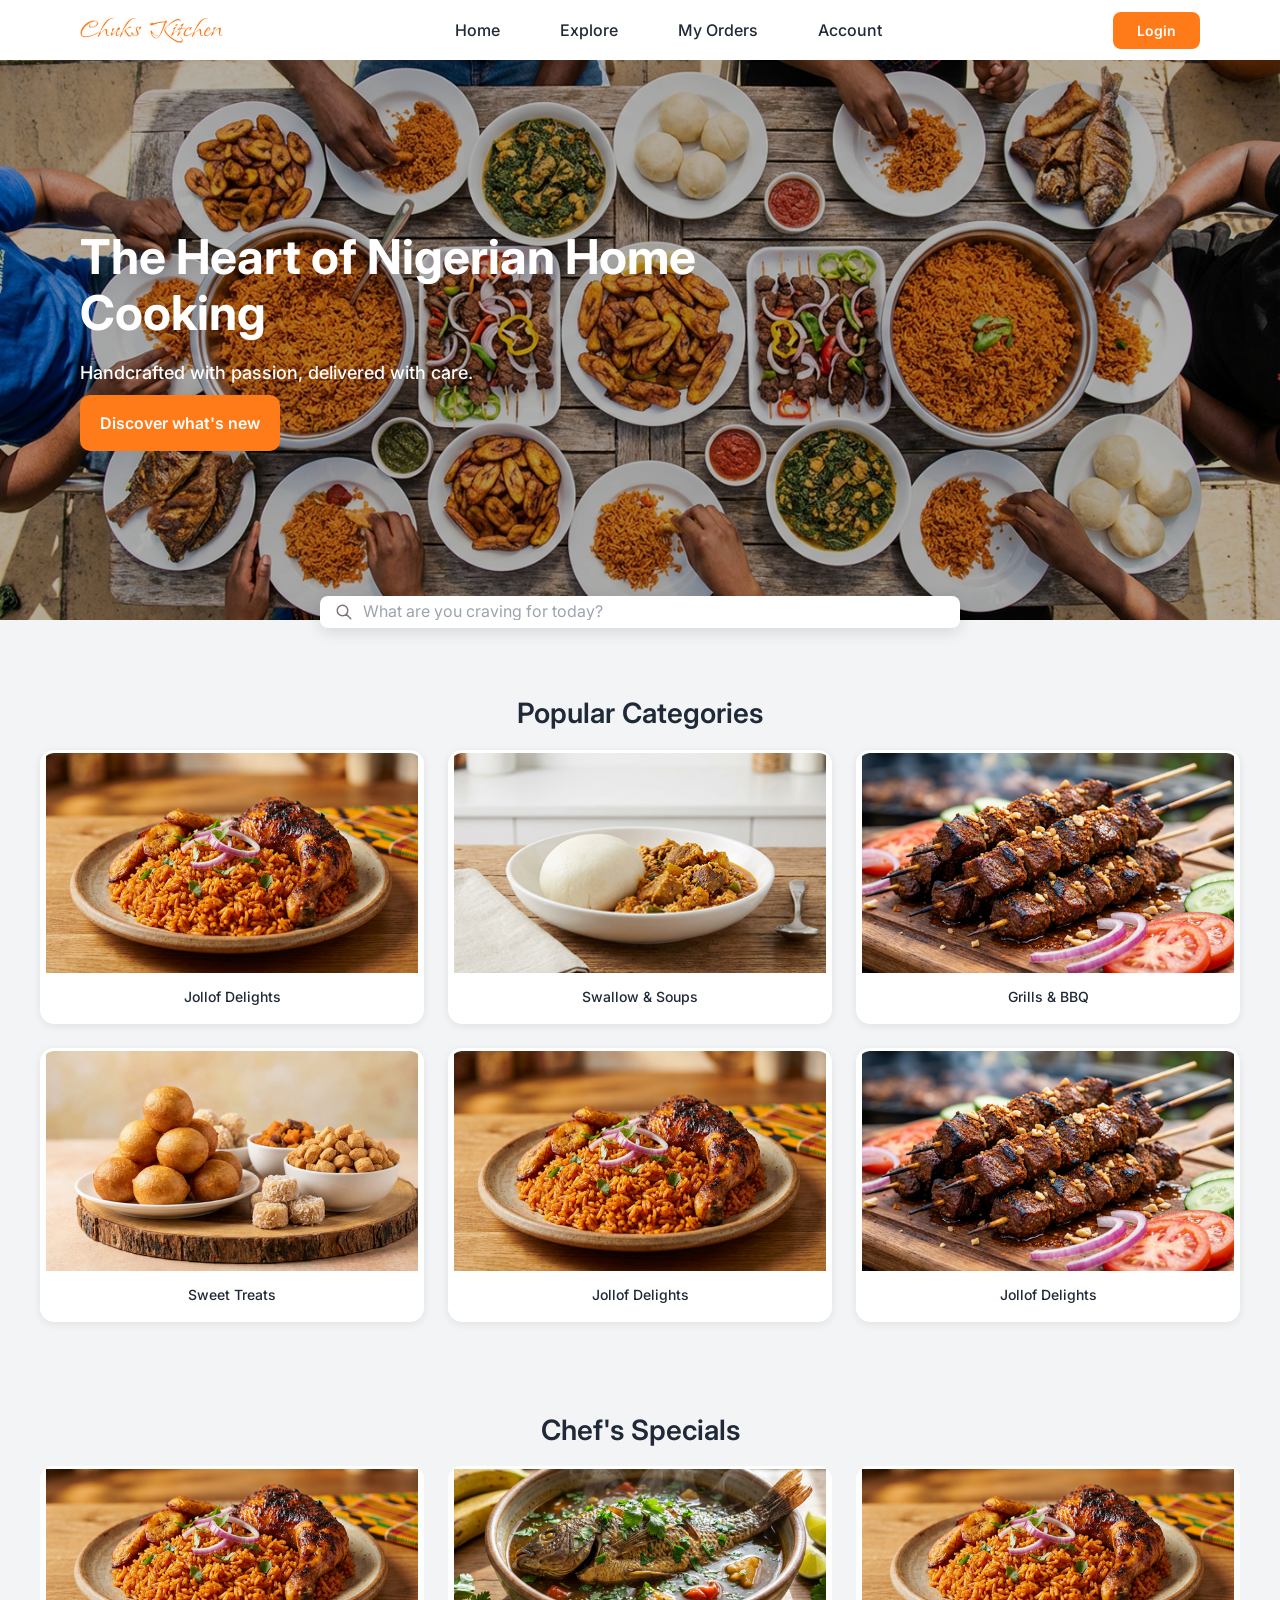
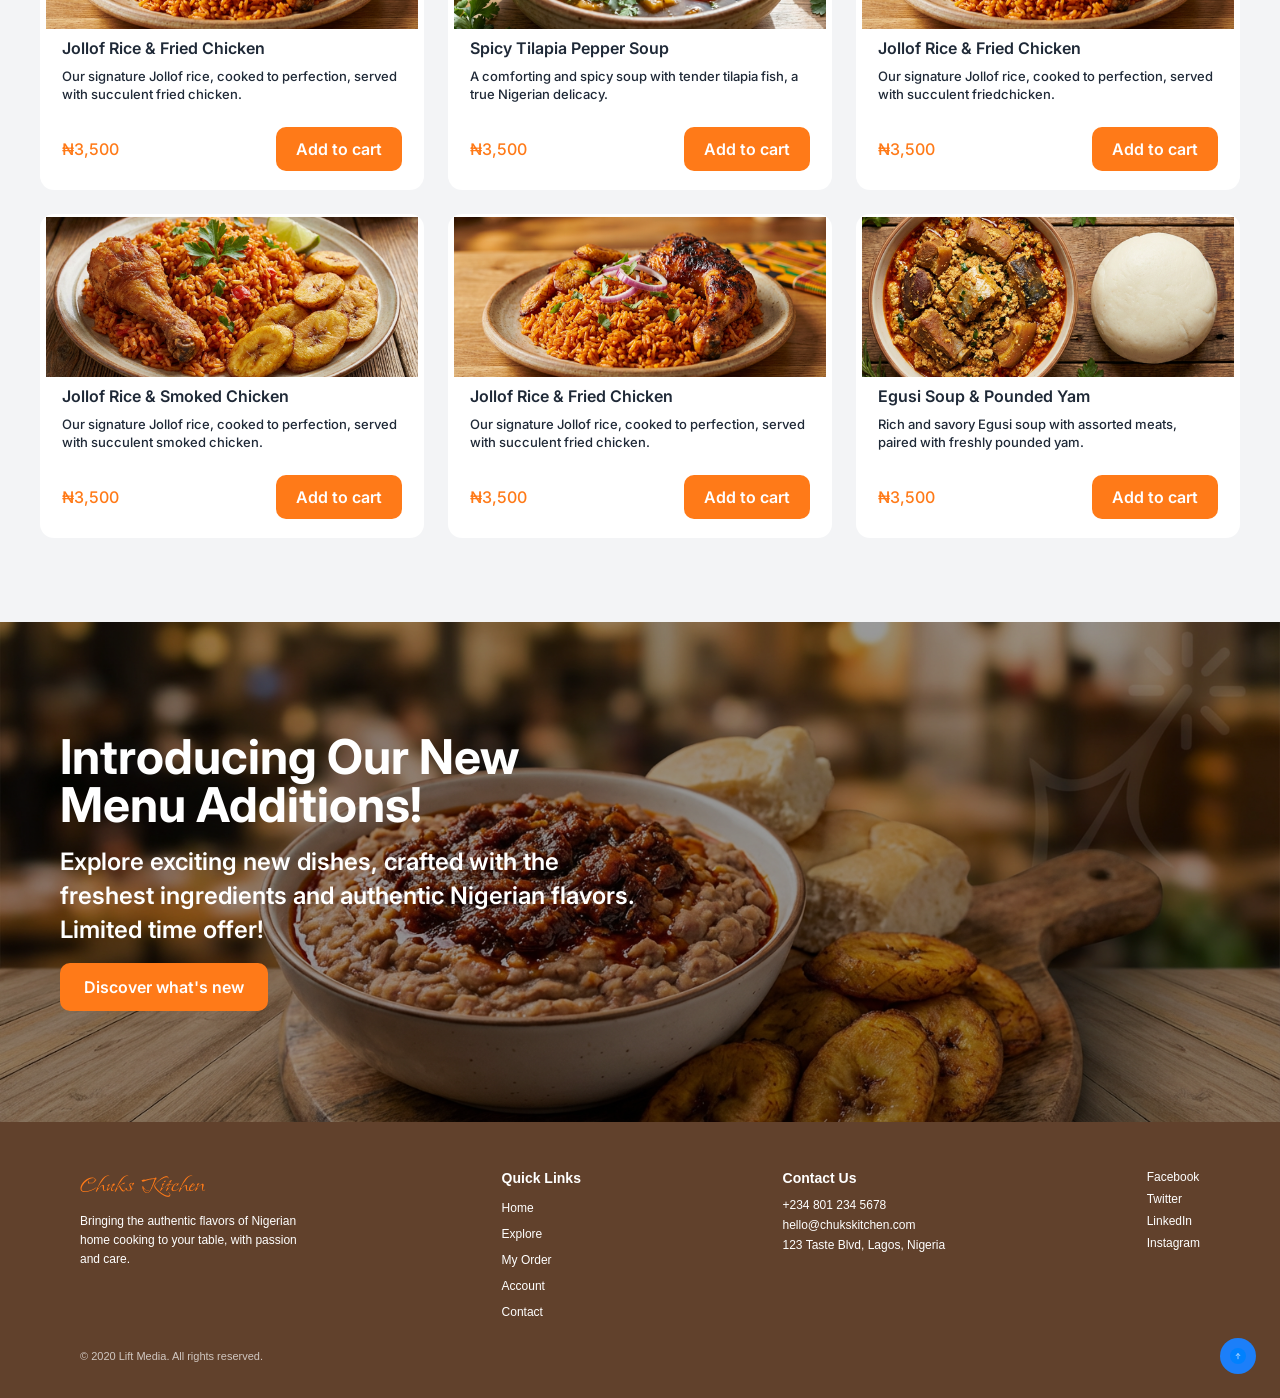
==== Home_design/index.html @ 39331156 "Add files via upload" ====
<!DOCTYPE html>
<html lang="en">
<head>
    <meta charset="UTF-8">
    <meta name="viewport" content="width=device-width, initial-scale=1.0">
    <title>Home Page</title>
    <link rel="stylesheet" href="styles.css">

    <!-- FONTS -->
    <link rel="preconnect" href="https://fonts.googleapis.com">
    <link rel="preconnect" href="https://fonts.gstatic.com" crossorigin>
    <link href="https://fonts.googleapis.com/css2?family=Island+Moments&display=swap" rel="stylesheet">

    <link rel="preconnect" href="https://fonts.googleapis.com">
    <link rel="preconnect" href="https://fonts.gstatic.com" crossorigin>
    <link href="https://fonts.googleapis.com/css2?family=Inter:ital,opsz,wght@0,14..32,100..900;1,14..32,100..900&display=swap" rel="stylesheet">

</head>
<body>
    <main class="wrapper">

        <header class="logo">
            <h2>chuks kitchen</h2>
            <nav>
                <img src="assets/Menu-icon.svg" alt="menu" class="hamburger">
                <ul class="nav-links">
                    <li><a href="#">Home</a></li>
                    <li><a href="#">Explore</a></li>
                    <li><a href="#">My Orders</a></li>
                    <li><a href="#">Account</a></li>
                </ul>

            </nav>
            <button class="login-btn">Login</button>
        </header>

        <section class="hero">
            <picture>
                <source srcset="assets/img/hero-desktop.png" media="(min-width: 1024px)">
                <img src="assets/img/hero-mobile.png" alt="hero image" class="hero-image">  
            </picture>
            
            <div class="hero-content">
                
                <h1>The Heart of Nigerian Home Cooking</h1>
                <p>Handcrafted with passion, delivered with care.</p>
                <button class="discover">Discover what's new</button>

            </div>

        </section>

        <div class="search-wrapper">
            
            <img class="search-icon" src="assets/search-icon.svg" alt="search icon">
            <input type="search" name="search-box" class="search-box" placeholder="What are you craving for today?">
            
        </div>
        
        <section class="categories">
            <h2 class="categories-title">Popular Categories</h2>

            <div class="categories-list">

                <div class="category-card">
                    <img src="assets/img/jollof.png" alt="Jollof Delights">
                    <p>Jollof Delights</p>
                </div>

                <div class="category-card">
                    <img src="assets/img/swallow.png" alt="Swallow & Soups">
                    <p>Swallow & Soups</p>
                </div>

                <div class="category-card">
                    <img src="assets/img/grills.png" alt="Grills & BBQ">
                    <p>Grills & BBQ</p>
                </div>

                <!-- DESKTOP ONLY CARDS -->
                
                <div class="category-card desktop-only">
                    <img src="assets/img/sweet-treats.png" alt="Sweet Treats">
                    <p>Sweet Treats</p>
                </div>

                <div class="category-card desktop-only">
                    <img src="assets/img/jollof.png" alt="Jollof Delights">
                    <p>Jollof Delights</p>
                </div>

                <div class="category-card desktop-only">
                    <img src="assets/img/grills.png" alt="Jollof Delights">
                    <p>Jollof Delights</p>
                </div>

            </div>

            <a href="#" class="view-all">View All Categories</a>

        </section>

        
        <section class="specials">
            <h2 class="specials-title">Chef's Specials</h2>

            <div class="specials-list">

                <div class="specials-card">
                    <img src="assets/img/jollof.png" alt="Jollof Delights">
                    <h3>Jollof Rice & Fried Chicken</h3>
                    <p>Our signature Jollof rice, cooked to perfection, served with succulent fried chicken.</p>
                    <div class="order">
                        <span class="price">₦3,500</span>
                        <button class="add-to-cart-btn">Add to cart</button>
                    </div>
                </div>

                <div class="specials-card">
                    <img src="assets/img/pepper-soup.png" alt="spicy tilapia pepper soup">
                    <h3>Spicy Tilapia Pepper Soup</h3>
                    <p>A comforting and spicy soup with tender tilapia fish, a true Nigerian delicacy.</p>
                    <div class="order">
                        <span class="price">₦3,500</span>
                        <button class="add-to-cart-btn">Add to cart</button>
                    </div>
                </div>

                <div class="specials-card">
                    <img src="assets/img/jollof.png" alt="Jollof Delights">
                    <h3>Jollof Rice & Fried Chicken</h3>
                    <p>Our signature Jollof rice, cooked to perfection, served with succulent friedchicken.</p>
                    <div class="order">
                        <span class="price">₦3,500</span>
                        <button class="add-to-cart-btn">Add to cart</button>
                    </div>
                </div>

                <!-- DESKTOP ONLY CARDS -->
                
                <div class="specials-card desktop-only">
                    <img src="assets/img/jollof2.png" alt="Jollof Rice & Smoked Chicken">
                    <h3>Jollof Rice & Smoked Chicken</h3>
                    <p>Our signature Jollof rice, cooked to perfection, served with succulent smoked chicken.</p>
                    <div class="order">
                        <span class="price">₦3,500</span>
                        <button class="add-to-cart-btn">Add to cart</button>
                    </div>
                </div>

                <div class="specials-card desktop-only">
                    <img src="assets/img/jollof.png" alt="Jollof Rice & Fried Chicken">
                    <h3>Jollof Rice & Fried Chicken</h3>
                    <p>Our signature Jollof rice, cooked to perfection, served with succulent fried chicken.</p>
                    <div class="order">
                        <span class="price">₦3,500</span>
                        <button class="add-to-cart-btn">Add to cart</button>
                    </div>
                </div>

                <div class="specials-card desktop-only">
                    <img src="assets/img/egusi.png" alt="Egusi Soup & Pounded Yam">
                    <h3>Egusi Soup & Pounded Yam</h3>
                    <p>Rich and savory Egusi soup with assorted meats, paired with freshly pounded yam.</p>
                    <div class="order">
                        <span class="price">₦3,500</span>
                        <button class="add-to-cart-btn">Add to cart</button>
                    </div>
                </div>

            </div>

            <a href="#" class="view-all">View All Specials</a>

        </section>

        <section class="promotion">
            <img src="assets/img/promotion-img.png" alt="beans and plantain image" >

            <div class="promotion-content">
                <h2 class="promotion-title">Introducing Our New Menu Additions!</h2>
                <p>Explore exciting new dishes, crafted with the freshest ingredients and authentic Nigerian flavors. Limited time offer!</p>
                <button class="discover">Discover what's new</button>
            </div>
        </section>
        
    </main>

    <footer class="site-footer">
            <div class="footer-content">
                <div class="footer-brand">
                    <h2 class="footer-logo">Chuks Kitchen</h2>
                    <p>Bringing the authentic flavors of Nigerian home cooking to your table, with passion and care.</p>
                </div>
    
                <div class="footer-links">
                    <h3>Quick Links</h3>
                    <ul>
                        <li><a href="#">Home</a></li>
                        <li><a href="#">Explore</a></li>
                        <li><a href="#">My Order</a></li>
                        <li><a href="#">Account</a></li>
                        <li><a href="#">Contact</a></li>
                    </ul>
                </div>
    
                <div class="footer-contact">
                    <h3>Contact Us</h3>
                    <p>+234 801 234 5678</p>
                    <p>hello@chukskitchen.com</p>
                    <p>123 Taste Blvd, Lagos, Nigeria</p>
                </div>
    
                <div class="footer-social">
                    <a href="#">Facebook</a>
                    <a href="#">Twitter</a>
                    <a href="#">LinkedIn</a>
                    <a href="#">Instagram</a>
                </div>
            </div>
    
            <p class="footer-copyright">© 2020 Lift Media. All rights reserved.</p>
    
            <button class="scroll-top">
                <img src="assets/arrow-up.svg" alt="scroll to top">
            </button>
        </footer>
</body>
</html>
---- Home_design/styles.css ----
*{
    margin: 0;
    padding: 0;
    box-sizing: border-box;
}

body{
    background-color: #BDBDBD;
}

button{
    cursor: pointer;
}

.wrapper{
    background-color: #F3F4F6;
    display: flex;
    flex-direction: column;
    max-width: 400px;
    width: 100%;
    margin: 0 auto;
    min-height: 100vh;
}

header.logo{
    background-color:#FFFFFF ;
    display: flex;
    align-items: center;
    justify-content: space-between;
    width: 100%;
    height: 40px;
    padding: 0 20px;
}

header.logo h2{
    color: #FF7A18;
    font-family: "Island Moments", cursive;
    font-size: 24px;
    font-weight: 400;
    text-transform: capitalize;
}

section.hero{
    display: flex;
    flex-direction: column;
    justify-content: center;
    width: 100%;
    min-height: 400px; /* ensures visible height */
    background-position: center; /* keeps focal point centered */ 
    position: relative;
    
}

section.hero img{
    display: block;
    filter: brightness(70%) 
    /* the above darkens the image slightly */
}

.hero-content{
    width: 90%;
    position: absolute;
    top: 45%;
    left: 50%;
    transform: translate(-52%, -70%);
    margin-top: 45px;
}

.hero-content h1{
    color: #FFFFFF;
    font-family: "Inter", sans-serif;
    font-weight: 700;
    font-size: 32px;
    line-height: 40px;
    margin-bottom: 10px;
}

.hero-content p{
    color: rgba(255, 255, 255, 1);
    font-family: "Inter", sans-serif;
    font-weight: 500;
    font-size: 16px;
    line-height: 24px;
    padding: 10px 0;
    
}

.hero-content button{
    color: #FFFFFF;
    background-color: #FF7A18;
    font-family: "Inter", sans-serif;
    font-weight: 600;
    font-size: 16px;
    line-height: 24px;
    padding: 16px 20px;
    border: none;
    border-radius: 10px;
}

.search-wrapper{
    display: flex;
    align-items: center;
    gap: 10px;
    background-color: #FFFFFF;
    border-radius: 8px;
    padding: 7px 15px;
    box-shadow: 0 4px 16px rgba(0, 0, 0, 0.12);
    width: 90%;
    margin: -20px auto 0 auto;
    position: relative;
    z-index: 10;
}

.search-wrapper input.search-box{
    border: none;
    outline: none;
    width: 100%;
    background: transparent;
    
}

.search-wrapper input.search-box::placeholder{
    color: #9CA3AF;
    font-family: "Inter", sans-serif;
    font-weight: 400;
    font-size: 16px;
}

input.search-box::-webkit-search-cancel-button{
    -webkit-appearance: none;
    appearance: none;
}

.search-wrapper img.search-icon{
    width: 18px;
    height: 18px;
    color: #807373;
    flex-shrink: 0;
}

.categories {
    display: flex;
    flex-direction: column;
    align-items: center;
    gap: 20px;
    padding: 24px 16px;
}

.categories-title {
    font-family: "Inter", sans-serif;
    font-weight: 600;
    font-size: 24px;
    color: #1F2937;
    text-align: center;
    margin-top: 40px;
}

.categories-list {
    display: flex;
    flex-direction: column;
    gap: 20px;
    width: 100%;
}


.category-card {
    background-color: #FFFFFF;
    border-radius: 14px;
    box-shadow: 0 2px 8px rgba(0, 0, 0, 0.08);
    overflow: hidden; /* keeps image within rounded corners, so we don't need to set border-radius to the image itself */
    width: 100%;
    padding: 3px 6px; /* This creates the space around the image within the card */
}


.category-card img {
    width: 100%;
    height: 200px;
    object-fit: cover;
    display: block;
}
    
.category-card p {
    text-align: center;
    font-family: "Inter", sans-serif;
    font-weight: 500;
    font-size: 14px;
    color: #1F2937;
    padding: 14px 0;
    line-height: 20px;
}

.view-all {
    font-family: "Inter", sans-serif;
    font-weight: 400;
    font-size: 16px;
    line-height:140%;
    color: #1E88E5;
    text-decoration: none;
    text-align: center;
}

.specials {
    display: flex;
    flex-direction: column;
    gap: 20px;
    padding: 80px 16px;
}
    
.specials-title {
    font-family: "Inter", sans-serif;
    font-weight: 600;
    font-size: 24px;
    line-height: 32px;
    color: #1F2937;
    text-align: center;
    margin-top: 20px;
}
    
.specials-list {
    display: flex;
    flex-direction: column;
    gap: 32px;
}
    
.specials-card {
    background-color: #FFFFFF;
    display: flex;
    flex-direction: column;
    gap: 8px;
    border-radius: 14px;
    overflow: hidden;
    padding: 3px 6px; /* This creates the space around the image within the card */
    
}

.specials-card img {
    width: 100%;
    height: 200px;
    object-fit: cover;
    display: block;
}
    
.specials-card h3 {
    font-family: "Inter", sans-serif;
    font-weight: 600;
    font-size: 24px;
    line-height: 34px;
    color: #1F2937;

}

.specials-card p {
    font-family: "Inter", sans-serif;
    font-weight: 500;
    font-size: 16px;
    color: #1F2937;
    line-height: 24px;
}

.specials-card h3, .specials-card p {
    padding: 0 16px;
}

.order {
    display: flex;
    align-items: center;
    justify-content: space-between;
    padding: 20px 20px 40px;
}

.price {
    font-family: "Inter", sans-serif;
    font-weight: 500;
    font-size: 16px;
    line-height: 24px;
    color: #FF7A18;
}
    
.add-to-cart-btn {
    background-color: #FF7A18;
    color: #FFFFFF;
    font-family: "Inter", sans-serif;
    font-weight: 600;
    font-size: 16px;
    line-height: 24px;
    padding: 10px 20px;
    border: none;
    border-radius: 10px;
} 

.promotion {
    position: relative;
    width: 100%;
    margin-top: 80px;
}
.promotion img {
    width: 100%;
    height: 400px;
    object-fit: cover;
    display: block;
    filter: brightness(60%);
}
    
.promotion-content {
    position: absolute;
    top: 0;
    left: 0;
    width: 100%;
    height: 100%;
    display: flex;
    flex-direction: column;
    justify-content: center;
    padding: 60px 28px;
    gap: 12px;
    }
    
.promotion-title {
    color: #FFFFFF;
    font-family: "Inter", sans-serif;
    font-weight: 700;
    font-size: 32px;
    line-height: 40px;
}

.promotion-content p {
    color: #FFFFFF;
    font-family: "Inter", sans-serif;
    font-weight: 600;
    font-size: 20px;
    line-height: 28px;
}
    
.promotion-content .discover {
    color: #FFFFFF;
    background-color: #FF7A18;
    font-family: "Inter", sans-serif;
    font-weight: 600;
    font-size: 16px;
    padding: 14px 24px;
    border: none;
    border-radius: 10px;
    cursor: pointer;
    align-self: flex-start;
}

.nav-links {
    display: none;
}

.login-btn {
    display: none;
}

.site-footer{
    display: none;
}

.desktop-only {
    display: none;
}





/******************* CSS MEDIA QUERIES ******************/

/* DESKTOP */

@media (min-width: 1024px) {

    body {
        background-color: #F0F0F0;
    }

    /* MAIN WRAPPER */
    .wrapper {
        max-width: 100%;
        width: 100%;
    }

    /* HEADER */
    header.logo {
        height: 60px;
        padding: 0 80px;
    }

    header.logo h2 {
        font-size: 32px;
    }

    header.logo nav img {
        display: none; 
    }

    .hamburger {
        display: none;
    }

    .nav-links {
        display: flex;
        list-style: none;
        gap: 60px;
    }

    .nav-links li a {
        font-family: "Inter", sans-serif;
        font-size: 16px;
        font-weight: 500;
        color: #1F2937;
        text-decoration: none;
    }

    .login-btn {
        display: block;
        background-color: #FF7A18;
        color: #FFFFFF;
        font-family: "Inter", sans-serif;
        font-weight: 600;
        font-size: 14px;
        padding: 10px 24px;
        border: none;
        border-radius: 8px;
        cursor: pointer;
    }

    /* HERO */
    section.hero {
        min-height: 560px;
    }

    section.hero img {
        width: 100%;
        height: 560px;
        object-fit: cover;
    }

    .hero-content {
        width: 50%;
        top: 50%;
        left: 80px;
        transform: translateY(-50%);
        margin-top: 0;
    }

    .hero-content h1 {
        font-size: 48px;
        line-height: 56px;
    }

    .hero-content p {
        font-size: 18px;
    }

    /* SEARCH */

    .desktop-only {
        display: block;
    }

    .search-wrapper {
        width: 50%;
        margin: -24px auto 0 auto;
    }

    /* CATEGORIES */
    .categories {
        padding: 48px 40px;
    }

    .categories-title {
        margin-top: 20px;
        font-size: 28px;
    }

    .categories-list {
        display: grid;
        grid-template-columns: repeat(3, 1fr);
        gap: 24px;
    }

    .category-card {
        display: flex;
        flex-direction: column;
        padding: 3px 6px;
    }

    .category-card img {
        height: 220px;
    }

    .view-all{
        display: none;
    }

    /* SPECIALS */
    .specials {
        padding: 24px 40px;
    }

    .specials-title {
        font-size: 28px;
        margin-top: 20px;
    }

    .specials-list {
        display: grid;
        grid-template-columns: repeat(3, 1fr);
        gap: 24px;
    }

    .specials-card {
        display: flex;
        flex-direction: column;
        padding: 3px 6px;
    }

    .specials-card .order {
        margin-top: auto;
        padding: 16px;
    }

    .specials-card img {
        height: 160px;
    }

    .specials-card h3 {
        font-size: 16px;
        line-height: 22px;
    }

    .specials-card p {
        font-size: 13px;
        line-height: 18px;
    }

    /* PROMOTION */
    .promotion {
        margin-top: 60px;
    }

    .promotion img {
        height: 500px;
    }

    .promotion-content {
        width: 55%;
        padding: 0 60px;
        justify-content: center;
        gap: 16px;
    }

    .promotion-title {
        font-size: 48px;
        line-height: 48px;
    }

    .promotion-content p {
        font-size: 24px;
        line-height: 34px;
    }

    /* FOOTER */
    .site-footer {
        display: block;
        background-color: #61412C;
        padding: 48px 80px 36px;
        position: relative;
    }

    .footer-content {
        display: flex;
        flex-direction: row;
        justify-content: space-between;
        align-items: flex-start;
        gap: 40px;
    }

    .footer-brand {
        max-width: 220px;
    }

    .footer-logo {
        font-family: "Island Moments", cursive;
        font-size: 28px;
        color: #FF7A18;
        font-weight: 400;
        margin-bottom: 10px;
    }

    .footer-brand p {
        font-family: "Jost", sans-serif;
        font-size: 12px;
        color: #ffffff;
        line-height: 1.6;
    }

    .footer-links h3,
    .footer-contact h3 {
        font-family: "Jost", sans-serif;
        font-size: 14px;
        font-weight: 600;
        color: #ffffff;
        margin-bottom: 12px;
    }

    .footer-links ul {
        list-style: none;
        display: flex;
        flex-direction: column;
        gap: 8px;
    }

    .footer-links ul li a {
        font-family: "Poppins", sans-serif;
        font-size: 12px;
        color: #ffffff;
        text-decoration: none;
    }

    .footer-contact p {
        font-family: "Poppins", sans-serif;
        font-size: 12px;
        color: #ffffff;
        margin-bottom: 6px;
    }

    .footer-social {
        display: flex;
        flex-direction: column;
        gap: 8px;
    }

    .footer-social a {
        font-family: "Poppins", sans-serif;
        font-size: 12px;
        color: #ffffff;
        text-decoration: none;
    }

    .footer-copyright {
        font-family: "Poppins", sans-serif;
        font-size: 11px;
        color: #ffffff;
        margin-top: 30px;
        opacity: 0.7;
    }

    .scroll-top {
        position: absolute;
        bottom: 24px;
        right: 24px;
        background-color: #1C7FF9;
        border: none;
        border-radius: 50%;
        width: 36px;
        height: 36px;
        display: flex;
        align-items: center;
        justify-content: center;
        cursor: pointer;
    }

    .scroll-top img {
        width: 16px;
        height: 16px;
    }
}
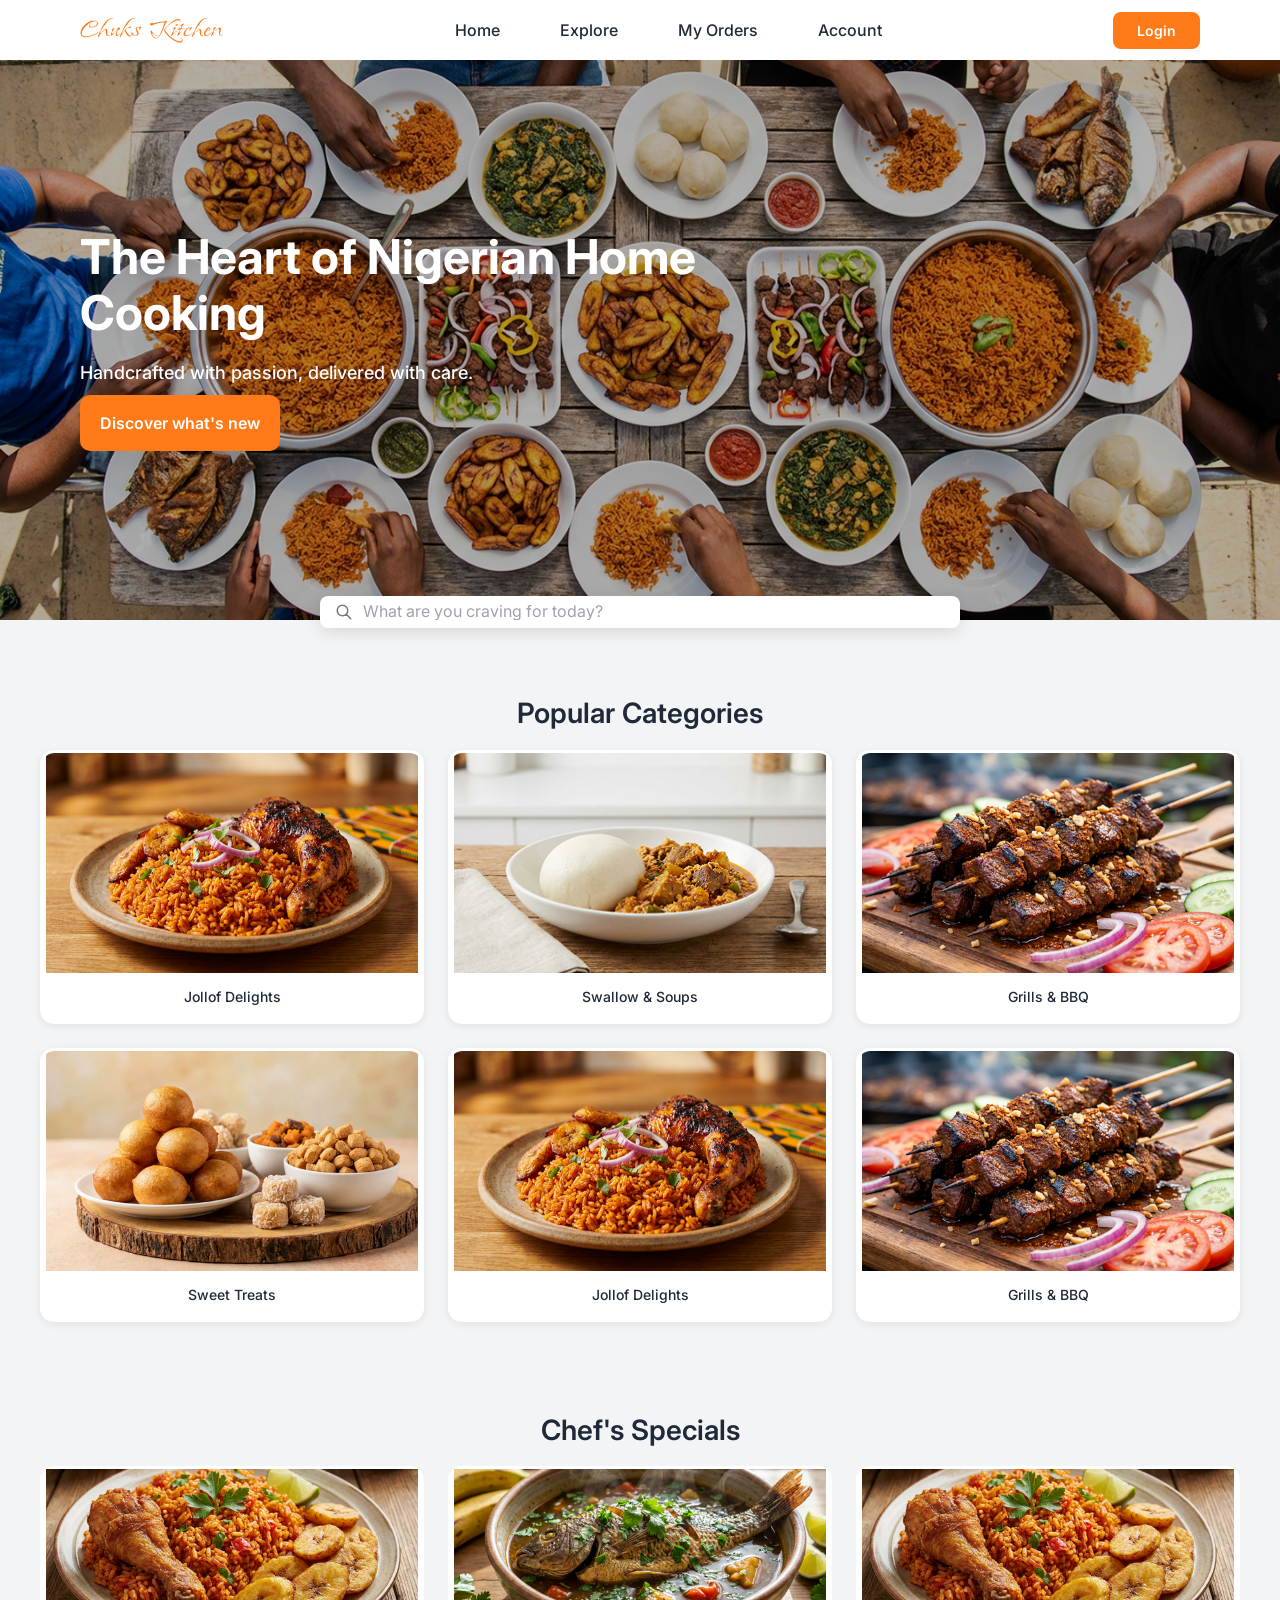
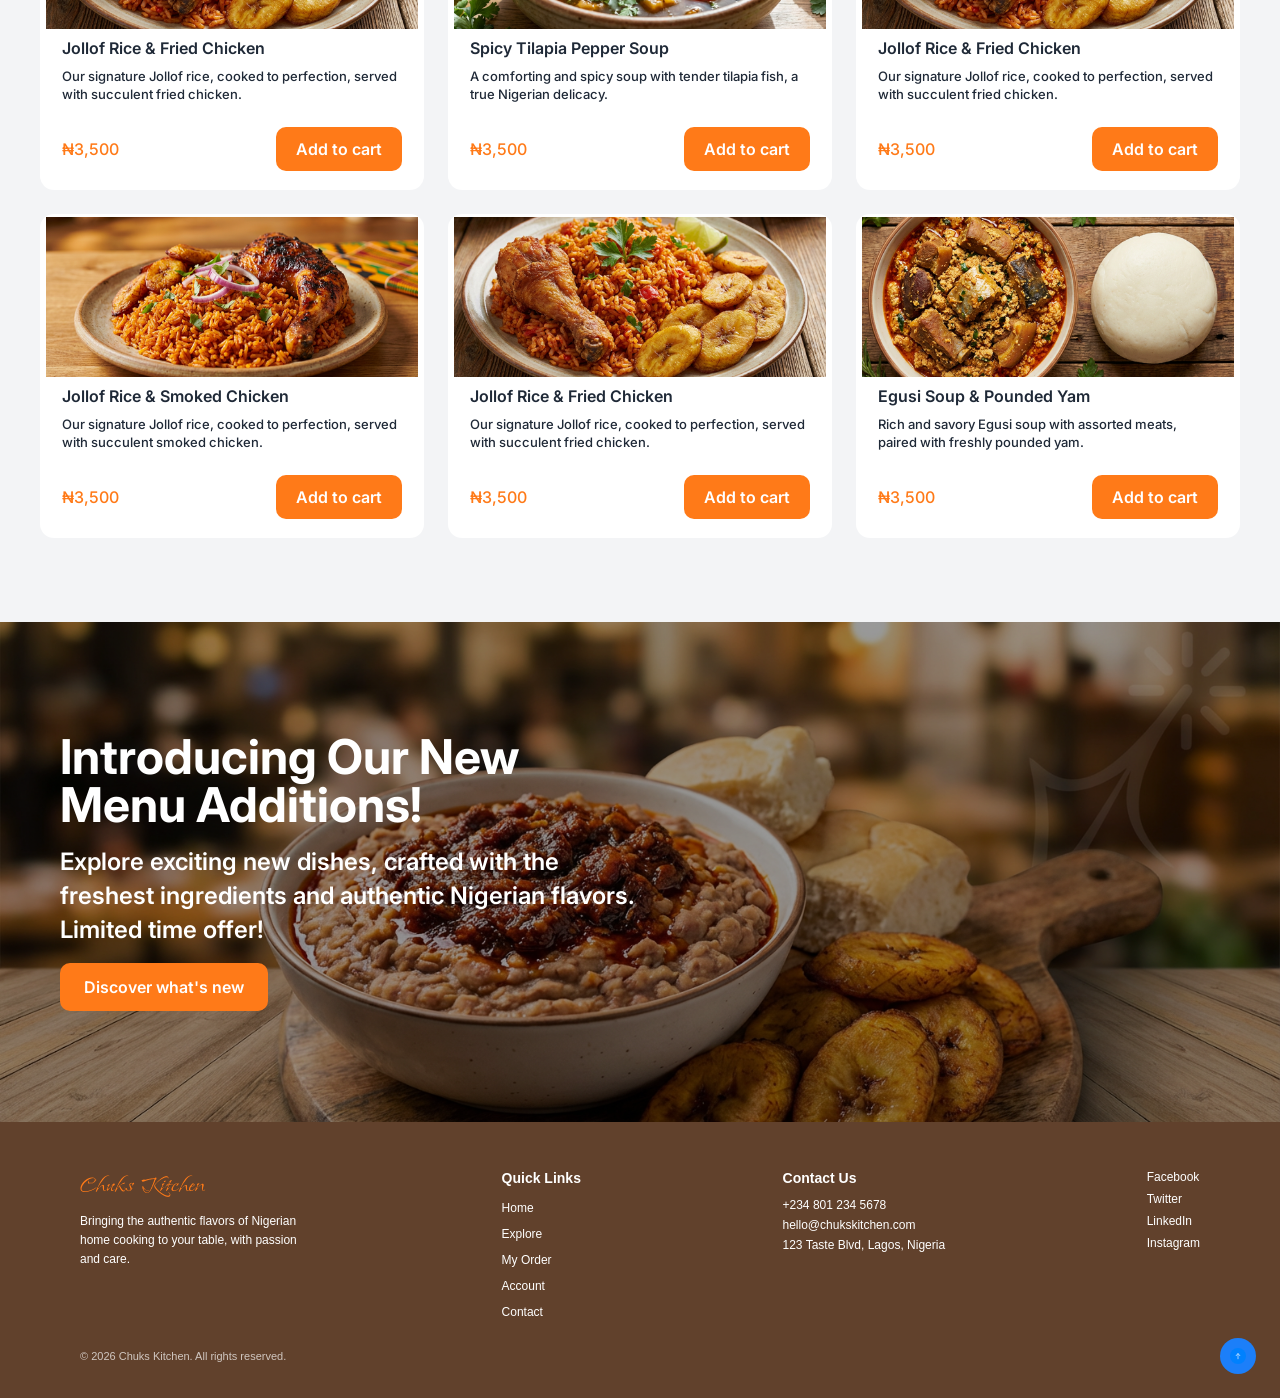
==== commit 9e6097a8: "Rename home.html to index.html" ====
--- a/Home_design/index.html
+++ b/Home_design/index.html
@@ -1,229 +1,236 @@
-<!DOCTYPE html>
-<html lang="en">
-<head>
-    <meta charset="UTF-8">
-    <meta name="viewport" content="width=device-width, initial-scale=1.0">
-    <title>Home Page</title>
-    <link rel="stylesheet" href="styles.css">
-
-    <!-- FONTS -->
-    <link rel="preconnect" href="https://fonts.googleapis.com">
-    <link rel="preconnect" href="https://fonts.gstatic.com" crossorigin>
-    <link href="https://fonts.googleapis.com/css2?family=Island+Moments&display=swap" rel="stylesheet">
-
-    <link rel="preconnect" href="https://fonts.googleapis.com">
-    <link rel="preconnect" href="https://fonts.gstatic.com" crossorigin>
-    <link href="https://fonts.googleapis.com/css2?family=Inter:ital,opsz,wght@0,14..32,100..900;1,14..32,100..900&display=swap" rel="stylesheet">
-
-</head>
-<body>
-    <main class="wrapper">
-
-        <header class="logo">
-            <h2>chuks kitchen</h2>
-            <nav>
-                <img src="assets/Menu-icon.svg" alt="menu" class="hamburger">
-                <ul class="nav-links">
-                    <li><a href="#">Home</a></li>
-                    <li><a href="#">Explore</a></li>
-                    <li><a href="#">My Orders</a></li>
-                    <li><a href="#">Account</a></li>
-                </ul>
-
-            </nav>
-            <button class="login-btn">Login</button>
-        </header>
-
-        <section class="hero">
-            <picture>
-                <source srcset="assets/img/hero-desktop.png" media="(min-width: 1024px)">
-                <img src="assets/img/hero-mobile.png" alt="hero image" class="hero-image">  
-            </picture>
-            
-            <div class="hero-content">
-                
-                <h1>The Heart of Nigerian Home Cooking</h1>
-                <p>Handcrafted with passion, delivered with care.</p>
-                <button class="discover">Discover what's new</button>
-
-            </div>
-
-        </section>
-
-        <div class="search-wrapper">
-            
-            <img class="search-icon" src="assets/search-icon.svg" alt="search icon">
-            <input type="search" name="search-box" class="search-box" placeholder="What are you craving for today?">
-            
-        </div>
-        
-        <section class="categories">
-            <h2 class="categories-title">Popular Categories</h2>
-
-            <div class="categories-list">
-
-                <div class="category-card">
-                    <img src="assets/img/jollof.png" alt="Jollof Delights">
-                    <p>Jollof Delights</p>
-                </div>
-
-                <div class="category-card">
-                    <img src="assets/img/swallow.png" alt="Swallow & Soups">
-                    <p>Swallow & Soups</p>
-                </div>
-
-                <div class="category-card">
-                    <img src="assets/img/grills.png" alt="Grills & BBQ">
-                    <p>Grills & BBQ</p>
-                </div>
-
-                <!-- DESKTOP ONLY CARDS -->
-                
-                <div class="category-card desktop-only">
-                    <img src="assets/img/sweet-treats.png" alt="Sweet Treats">
-                    <p>Sweet Treats</p>
-                </div>
-
-                <div class="category-card desktop-only">
-                    <img src="assets/img/jollof.png" alt="Jollof Delights">
-                    <p>Jollof Delights</p>
-                </div>
-
-                <div class="category-card desktop-only">
-                    <img src="assets/img/grills.png" alt="Jollof Delights">
-                    <p>Jollof Delights</p>
-                </div>
-
-            </div>
-
-            <a href="#" class="view-all">View All Categories</a>
-
-        </section>
-
-        
-        <section class="specials">
-            <h2 class="specials-title">Chef's Specials</h2>
-
-            <div class="specials-list">
-
-                <div class="specials-card">
-                    <img src="assets/img/jollof.png" alt="Jollof Delights">
-                    <h3>Jollof Rice & Fried Chicken</h3>
-                    <p>Our signature Jollof rice, cooked to perfection, served with succulent fried chicken.</p>
-                    <div class="order">
-                        <span class="price">₦3,500</span>
-                        <button class="add-to-cart-btn">Add to cart</button>
-                    </div>
-                </div>
-
-                <div class="specials-card">
-                    <img src="assets/img/pepper-soup.png" alt="spicy tilapia pepper soup">
-                    <h3>Spicy Tilapia Pepper Soup</h3>
-                    <p>A comforting and spicy soup with tender tilapia fish, a true Nigerian delicacy.</p>
-                    <div class="order">
-                        <span class="price">₦3,500</span>
-                        <button class="add-to-cart-btn">Add to cart</button>
-                    </div>
-                </div>
-
-                <div class="specials-card">
-                    <img src="assets/img/jollof.png" alt="Jollof Delights">
-                    <h3>Jollof Rice & Fried Chicken</h3>
-                    <p>Our signature Jollof rice, cooked to perfection, served with succulent friedchicken.</p>
-                    <div class="order">
-                        <span class="price">₦3,500</span>
-                        <button class="add-to-cart-btn">Add to cart</button>
-                    </div>
-                </div>
-
-                <!-- DESKTOP ONLY CARDS -->
-                
-                <div class="specials-card desktop-only">
-                    <img src="assets/img/jollof2.png" alt="Jollof Rice & Smoked Chicken">
-                    <h3>Jollof Rice & Smoked Chicken</h3>
-                    <p>Our signature Jollof rice, cooked to perfection, served with succulent smoked chicken.</p>
-                    <div class="order">
-                        <span class="price">₦3,500</span>
-                        <button class="add-to-cart-btn">Add to cart</button>
-                    </div>
-                </div>
-
-                <div class="specials-card desktop-only">
-                    <img src="assets/img/jollof.png" alt="Jollof Rice & Fried Chicken">
-                    <h3>Jollof Rice & Fried Chicken</h3>
-                    <p>Our signature Jollof rice, cooked to perfection, served with succulent fried chicken.</p>
-                    <div class="order">
-                        <span class="price">₦3,500</span>
-                        <button class="add-to-cart-btn">Add to cart</button>
-                    </div>
-                </div>
-
-                <div class="specials-card desktop-only">
-                    <img src="assets/img/egusi.png" alt="Egusi Soup & Pounded Yam">
-                    <h3>Egusi Soup & Pounded Yam</h3>
-                    <p>Rich and savory Egusi soup with assorted meats, paired with freshly pounded yam.</p>
-                    <div class="order">
-                        <span class="price">₦3,500</span>
-                        <button class="add-to-cart-btn">Add to cart</button>
-                    </div>
-                </div>
-
-            </div>
-
-            <a href="#" class="view-all">View All Specials</a>
-
-        </section>
-
-        <section class="promotion">
-            <img src="assets/img/promotion-img.png" alt="beans and plantain image" >
-
-            <div class="promotion-content">
-                <h2 class="promotion-title">Introducing Our New Menu Additions!</h2>
-                <p>Explore exciting new dishes, crafted with the freshest ingredients and authentic Nigerian flavors. Limited time offer!</p>
-                <button class="discover">Discover what's new</button>
-            </div>
-        </section>
-        
-    </main>
-
-    <footer class="site-footer">
-            <div class="footer-content">
-                <div class="footer-brand">
-                    <h2 class="footer-logo">Chuks Kitchen</h2>
-                    <p>Bringing the authentic flavors of Nigerian home cooking to your table, with passion and care.</p>
-                </div>
-    
-                <div class="footer-links">
-                    <h3>Quick Links</h3>
-                    <ul>
-                        <li><a href="#">Home</a></li>
-                        <li><a href="#">Explore</a></li>
-                        <li><a href="#">My Order</a></li>
-                        <li><a href="#">Account</a></li>
-                        <li><a href="#">Contact</a></li>
-                    </ul>
-                </div>
-    
-                <div class="footer-contact">
-                    <h3>Contact Us</h3>
-                    <p>+234 801 234 5678</p>
-                    <p>hello@chukskitchen.com</p>
-                    <p>123 Taste Blvd, Lagos, Nigeria</p>
-                </div>
-    
-                <div class="footer-social">
-                    <a href="#">Facebook</a>
-                    <a href="#">Twitter</a>
-                    <a href="#">LinkedIn</a>
-                    <a href="#">Instagram</a>
-                </div>
-            </div>
-    
-            <p class="footer-copyright">© 2020 Lift Media. All rights reserved.</p>
-    
-            <button class="scroll-top">
-                <img src="assets/arrow-up.svg" alt="scroll to top">
-            </button>
-        </footer>
-</body>
+<!DOCTYPE html>
+<html lang="en">
+<head>
+    <meta charset="UTF-8">
+    <meta name="viewport" content="width=device-width, initial-scale=1.0">
+    <meta name="description" content="Order authentic Nigerian meals from Chuks Kitchen: jollof rice, soups and swallow, grills and BBQ, handcrafted with passion and delivered with care.">
+    <meta property="og:type" content="website">
+    <meta property="og:title" content="Chuks Kitchen | Authentic Nigerian Home Cooking, Delivered">
+    <meta property="og:description" content="Order authentic Nigerian meals from Chuks Kitchen: jollof rice, soups and swallow, grills and BBQ, handcrafted with passion and delivered with care.">
+    <meta property="og:url" content="https://home-chuks-kitchen.netlify.app/">
+
+    <title>Chuks Kitchen | Authentic Nigerian Home Cooking, Delivered</title>
+    <link rel="stylesheet" href="home.css">
+    <link rel="canonical" href="https://home-chuks-kitchen.netlify.app/">
+
+    <!-- FONTS -->
+    <link rel="preconnect" href="https://fonts.googleapis.com">
+    <link rel="preconnect" href="https://fonts.gstatic.com" crossorigin>
+    <link href="https://fonts.googleapis.com/css2?family=Island+Moments&display=swap" rel="stylesheet">
+
+    <link rel="preconnect" href="https://fonts.googleapis.com">
+    <link rel="preconnect" href="https://fonts.gstatic.com" crossorigin>
+    <link href="https://fonts.googleapis.com/css2?family=Inter:ital,opsz,wght@0,14..32,100..900;1,14..32,100..900&display=swap" rel="stylesheet">
+
+</head>
+<body>
+    <main class="wrapper">
+
+        <header class="logo">
+            <h2>chuks kitchen</h2>
+            <nav>
+                <img src="assets/Menu-icon.svg" alt="Open menu" class="hamburger">
+                <ul class="nav-links">
+                    <li><a href="#">Home</a></li>
+                    <li><a href="#">Explore</a></li>
+                    <li><a href="#">My Orders</a></li>
+                    <li><a href="#">Account</a></li>
+                </ul>
+
+            </nav>
+            <button class="login-btn">Login</button>
+        </header>
+
+        <section class="hero">
+            <picture>
+                <source srcset="assets/img/hero-desktop.png" media="(min-width: 1024px)">
+                <img src="assets/img/hero-mobile.png" alt="Table spread with Nigerian dishes including jollof rice, grilled meat and soups" class="hero-image">  
+            </picture>
+            
+            <div class="hero-content">
+                
+                <h1>The Heart of Nigerian Home Cooking</h1>
+                <p>Handcrafted with passion, delivered with care.</p>
+                <button class="discover">Discover what's new</button>
+
+            </div>
+
+        </section>
+
+        <div class="search-wrapper">
+            
+            <img class="search-icon" src="assets/search-icon.svg" alt="">
+            <input type="search" name="search-box" class="search-box" placeholder="What are you craving for today?" aria-label="Search for a dish">
+            
+        </div>
+        
+        <section class="categories">
+            <h2 class="categories-title">Popular Categories</h2>
+
+            <div class="categories-list">
+
+                <div class="category-card">
+                    <img src="assets/img/jollof.png" alt="Jollof rice served with fried chicken">
+                    <p>Jollof Delights</p>
+                </div>
+
+                <div class="category-card">
+                    <img src="assets/img/swallow.png" alt="Swallow served with Nigerian soup">
+                    <p>Swallow & Soups</p>
+                </div>
+
+                <div class="category-card">
+                    <img src="assets/img/grills.png" alt="Grilled skewers and BBQ">
+                    <p>Grills & BBQ</p>
+                </div>
+
+                <!-- DESKTOP ONLY CARDS -->
+                
+                <div class="category-card desktop-only">
+                    <img src="assets/img/sweet-treats.png" alt="Sweet Treats">
+                    <p>Sweet Treats</p>
+                </div>
+
+                <div class="category-card desktop-only">
+                    <img src="assets/img/jollof.png" alt="Jollof rice served with fried chicken">
+                    <p>Jollof Delights</p>
+                </div>
+
+                <div class="category-card desktop-only">
+                    <img src="assets/img/grills.png" alt="Grilled skewers and BBQ">
+                    <p>Grills & BBQ</p>
+                </div>
+
+            </div>
+
+            <a href="#" class="view-all">View All Categories</a>
+
+        </section>
+
+        
+        <section class="specials">
+            <h2 class="specials-title">Chef's Specials</h2>
+
+            <div class="specials-list">
+
+                <div class="specials-card">
+                    <img src="assets/img/jollof-&-fried-chicken.png" alt="Jollof rice served with fried chicken">
+                    <h3>Jollof Rice & Fried Chicken</h3>
+                    <p>Our signature Jollof rice, cooked to perfection, served with succulent fried chicken.</p>
+                    <div class="order">
+                        <span class="price">₦3,500</span>
+                        <button class="add-to-cart-btn">Add to cart</button>
+                    </div>
+                </div>
+
+                <div class="specials-card">
+                    <img src="assets/img/pepper-soup.png" alt="spicy tilapia pepper soup in a bowl">
+                    <h3>Spicy Tilapia Pepper Soup</h3>
+                    <p>A comforting and spicy soup with tender tilapia fish, a true Nigerian delicacy.</p>
+                    <div class="order">
+                        <span class="price">₦3,500</span>
+                        <button class="add-to-cart-btn">Add to cart</button>
+                    </div>
+                </div>
+
+                <div class="specials-card">
+                    <img src="assets/img/jollof-&-fried-chicken.png" alt="Jollof rice served with fried chicken">
+                    <h3>Jollof Rice & Fried Chicken</h3>
+                    <p>Our signature Jollof rice, cooked to perfection, served with succulent fried chicken.</p>
+                    <div class="order">
+                        <span class="price">₦3,500</span>
+                        <button class="add-to-cart-btn">Add to cart</button>
+                    </div>
+                </div>
+
+                <!-- DESKTOP ONLY CARDS -->
+                
+                <div class="specials-card desktop-only">
+                    <img src="assets/img/jollof.png" alt="Jollof Rice & Smoked Chicken">
+                    <h3>Jollof Rice & Smoked Chicken</h3>
+                    <p>Our signature Jollof rice, cooked to perfection, served with succulent smoked chicken.</p>
+                    <div class="order">
+                        <span class="price">₦3,500</span>
+                        <button class="add-to-cart-btn">Add to cart</button>
+                    </div>
+                </div>
+
+                <div class="specials-card desktop-only">
+                    <img src="assets/img/jollof-&-fried-chicken.png" alt="Jollof Rice & Fried Chicken">
+                    <h3>Jollof Rice & Fried Chicken</h3>
+                    <p>Our signature Jollof rice, cooked to perfection, served with succulent fried chicken.</p>
+                    <div class="order">
+                        <span class="price">₦3,500</span>
+                        <button class="add-to-cart-btn">Add to cart</button>
+                    </div>
+                </div>
+
+                <div class="specials-card desktop-only">
+                    <img src="assets/img/egusi-soup.png" alt="Egusi Soup & Pounded Yam">
+                    <h3>Egusi Soup & Pounded Yam</h3>
+                    <p>Rich and savory Egusi soup with assorted meats, paired with freshly pounded yam.</p>
+                    <div class="order">
+                        <span class="price">₦3,500</span>
+                        <button class="add-to-cart-btn">Add to cart</button>
+                    </div>
+                </div>
+
+            </div>
+
+            <a href="#" class="view-all">View All Specials</a>
+
+        </section>
+
+        <section class="promotion">
+            <img src="assets/img/promotion-img.png" alt="beans and plantain meal" >
+
+            <div class="promotion-content">
+                <h2 class="promotion-title">Introducing Our New Menu Additions!</h2>
+                <p>Explore exciting new dishes, crafted with the freshest ingredients and authentic Nigerian flavors. Limited time offer!</p>
+                <button class="discover">Discover what's new</button>
+            </div>
+        </section>
+        
+    </main>
+
+    <footer class="site-footer">
+            <div class="footer-content">
+                <div class="footer-brand">
+                    <h2 class="footer-logo">Chuks Kitchen</h2>
+                    <p>Bringing the authentic flavors of Nigerian home cooking to your table, with passion and care.</p>
+                </div>
+    
+                <div class="footer-links">
+                    <h3>Quick Links</h3>
+                    <ul>
+                        <li><a href="#">Home</a></li>
+                        <li><a href="#">Explore</a></li>
+                        <li><a href="#">My Order</a></li>
+                        <li><a href="#">Account</a></li>
+                        <li><a href="#">Contact</a></li>
+                    </ul>
+                </div>
+    
+                <div class="footer-contact">
+                    <h3>Contact Us</h3>
+                    <p>+234 801 234 5678</p>
+                    <p>hello@chukskitchen.com</p>
+                    <p>123 Taste Blvd, Lagos, Nigeria</p>
+                </div>
+    
+                <div class="footer-social">
+                    <a href="#">Facebook</a>
+                    <a href="#">Twitter</a>
+                    <a href="#">LinkedIn</a>
+                    <a href="#">Instagram</a>
+                </div>
+            </div>
+    
+            <p class="footer-copyright">© 2026 Chuks Kitchen. All rights reserved.</p>
+    
+            <button class="scroll-top">
+                <img src="assets/arrow-up.svg" alt="scroll to top">
+            </button>
+        </footer>
+</body>
 </html>
--- a/Home_design/home.css
+++ b/Home_design/home.css
@@ -0,0 +1,670 @@
+*{
+    margin: 0;
+    padding: 0;
+    box-sizing: border-box;
+}
+
+body{
+    background-color: #F0F0F0;
+}
+
+button{
+    cursor: pointer;
+}
+
+.wrapper{
+    background-color: #F3F4F6;
+    display: flex;
+    flex-direction: column;
+    max-width: 400px;
+    width: 100%;
+    margin: 0 auto;
+    min-height: 100vh;
+}
+
+header.logo{
+    background-color:#FFFFFF ;
+    display: flex;
+    align-items: center;
+    justify-content: space-between;
+    width: 100%;
+    height: 40px;
+    padding: 0 20px;
+}
+
+header.logo h2{
+    color: #FF7A18;
+    font-family: "Island Moments", cursive;
+    font-size: 24px;
+    font-weight: 400;
+    text-transform: capitalize;
+}
+
+section.hero{
+    display: flex;
+    flex-direction: column;
+    justify-content: center;
+    width: 100%;
+    min-height: 400px; 
+    background-position: center;  
+    position: relative;
+    
+}
+
+section.hero img{
+    display: block;
+    width: 100%;
+    filter: brightness(70%) 
+    /* the above darkens the image slightly */
+}
+
+.hero-content{
+    width: 90%;
+    position: absolute;
+    top: 45%;
+    left: 50%;
+    transform: translate(-52%, -70%);
+    margin-top: 45px;
+}
+
+.hero-content h1{
+    color: #FFFFFF;
+    font-family: "Inter", sans-serif;
+    font-weight: 700;
+    font-size: 32px;
+    line-height: 40px;
+    margin-bottom: 10px;
+}
+
+.hero-content p{
+    color: rgba(255, 255, 255, 1);
+    font-family: "Inter", sans-serif;
+    font-weight: 500;
+    font-size: 16px;
+    line-height: 24px;
+    padding: 10px 0;
+    
+}
+
+.hero-content button{
+    color: #FFFFFF;
+    background-color: #FF7A18;
+    font-family: "Inter", sans-serif;
+    font-weight: 600;
+    font-size: 16px;
+    line-height: 24px;
+    padding: 16px 20px;
+    border: none;
+    border-radius: 10px;
+}
+
+.search-wrapper{
+    display: flex;
+    align-items: center;
+    gap: 10px;
+    background-color: #FFFFFF;
+    border-radius: 8px;
+    padding: 7px 15px;
+    box-shadow: 0 4px 16px rgba(0, 0, 0, 0.12);
+    width: 90%;
+    margin: -20px auto 0 auto;
+    position: relative;
+    z-index: 10;
+}
+
+.search-wrapper input.search-box{
+    border: none;
+    outline: none;
+    width: 100%;
+    background: transparent;
+    
+}
+
+.search-wrapper input.search-box::placeholder{
+    color: #9CA3AF;
+    font-family: "Inter", sans-serif;
+    font-weight: 400;
+    font-size: 16px;
+}
+
+input.search-box::-webkit-search-cancel-button{
+    -webkit-appearance: none;
+    appearance: none;
+}
+
+.search-wrapper img.search-icon{
+    width: 18px;
+    height: 18px;
+    color: #807373;
+    flex-shrink: 0;
+}
+
+.categories {
+    display: flex;
+    flex-direction: column;
+    align-items: center;
+    gap: 20px;
+    padding: 24px 16px;
+}
+
+.categories-title {
+    font-family: "Inter", sans-serif;
+    font-weight: 600;
+    font-size: 24px;
+    color: #1F2937;
+    text-align: center;
+    margin-top: 40px;
+}
+
+.categories-list {
+    display: flex;
+    flex-direction: column;
+    gap: 20px;
+    width: 100%;
+}
+
+
+.category-card {
+    background-color: #FFFFFF;
+    border-radius: 14px;
+    box-shadow: 0 2px 8px rgba(0, 0, 0, 0.08);
+    overflow: hidden; /* keeps image within rounded corners, so we don't need to set border-radius to the image itself */
+    width: 100%;
+    padding: 3px 6px; /* This creates the space around the image within the card */
+}
+
+
+.category-card img {
+    width: 100%;
+    height: 200px;
+    object-fit: cover;
+    display: block;
+}
+    
+.category-card p {
+    text-align: center;
+    font-family: "Inter", sans-serif;
+    font-weight: 500;
+    font-size: 14px;
+    color: #1F2937;
+    padding: 14px 0;
+    line-height: 20px;
+}
+
+.view-all {
+    font-family: "Inter", sans-serif;
+    font-weight: 400;
+    font-size: 16px;
+    line-height:140%;
+    color: #1E88E5;
+    text-decoration: none;
+    text-align: center;
+}
+
+.specials {
+    display: flex;
+    flex-direction: column;
+    gap: 20px;
+    padding: 80px 16px;
+}
+    
+.specials-title {
+    font-family: "Inter", sans-serif;
+    font-weight: 600;
+    font-size: 24px;
+    line-height: 32px;
+    color: #1F2937;
+    text-align: center;
+    margin-top: 20px;
+}
+    
+.specials-list {
+    display: flex;
+    flex-direction: column;
+    gap: 32px;
+}
+    
+.specials-card {
+    background-color: #FFFFFF;
+    display: flex;
+    flex-direction: column;
+    gap: 8px;
+    border-radius: 14px;
+    overflow: hidden;
+    padding: 3px 6px; /* This creates the space around the image within the card */
+    
+}
+
+.specials-card img {
+    width: 100%;
+    height: 200px;
+    object-fit: cover;
+    display: block;
+}
+    
+.specials-card h3 {
+    font-family: "Inter", sans-serif;
+    font-weight: 600;
+    font-size: 24px;
+    line-height: 34px;
+    color: #1F2937;
+
+}
+
+.specials-card p {
+    font-family: "Inter", sans-serif;
+    font-weight: 500;
+    font-size: 16px;
+    color: #1F2937;
+    line-height: 24px;
+}
+
+.specials-card h3, .specials-card p {
+    padding: 0 16px;
+}
+
+.order {
+    display: flex;
+    align-items: center;
+    justify-content: space-between;
+    padding: 20px 20px 40px;
+}
+
+.price {
+    font-family: "Inter", sans-serif;
+    font-weight: 500;
+    font-size: 16px;
+    line-height: 24px;
+    color: #FF7A18;
+}
+    
+.add-to-cart-btn {
+    background-color: #FF7A18;
+    color: #FFFFFF;
+    font-family: "Inter", sans-serif;
+    font-weight: 600;
+    font-size: 16px;
+    line-height: 24px;
+    padding: 10px 20px;
+    border: none;
+    border-radius: 10px;
+} 
+
+.promotion {
+    position: relative;
+    width: 100%;
+    margin-top: 80px;
+}
+.promotion img {
+    width: 100%;
+    height: 400px;
+    object-fit: cover;
+    display: block;
+    filter: brightness(60%);
+}
+    
+.promotion-content {
+    position: absolute;
+    top: 0;
+    left: 0;
+    width: 100%;
+    height: 100%;
+    display: flex;
+    flex-direction: column;
+    justify-content: center;
+    padding: 60px 28px;
+    gap: 12px;
+    }
+    
+.promotion-title {
+    color: #FFFFFF;
+    font-family: "Inter", sans-serif;
+    font-weight: 700;
+    font-size: 32px;
+    line-height: 40px;
+}
+
+.promotion-content p {
+    color: #FFFFFF;
+    font-family: "Inter", sans-serif;
+    font-weight: 600;
+    font-size: 20px;
+    line-height: 28px;
+}
+    
+.promotion-content .discover {
+    color: #FFFFFF;
+    background-color: #FF7A18;
+    font-family: "Inter", sans-serif;
+    font-weight: 600;
+    font-size: 16px;
+    padding: 14px 24px;
+    border: none;
+    border-radius: 10px;
+    cursor: pointer;
+    align-self: flex-start;
+}
+
+.nav-links {
+    display: none;
+}
+
+.login-btn {
+    display: none;
+}
+
+.site-footer{
+    display: none;
+}
+
+.desktop-only {
+    display: none;
+}
+
+
+
+
+
+/******************* CSS MEDIA QUERIES ******************/
+
+/* DESKTOP */
+
+@media (min-width: 1024px) {
+
+    body {
+        background-color: #F0F0F0;
+    }
+
+    /* MAIN WRAPPER */
+    .wrapper {
+        max-width: 100%;
+        width: 100%;
+    }
+
+    /* HEADER */
+    header.logo {
+        height: 60px;
+        padding: 0 80px;
+    }
+
+    header.logo h2 {
+        font-size: 32px;
+    }
+
+    header.logo nav img {
+        display: none; 
+    }
+
+    .hamburger {
+        display: none;
+    }
+
+    .nav-links {
+        display: flex;
+        list-style: none;
+        gap: 60px;
+    }
+
+    .nav-links li a {
+        font-family: "Inter", sans-serif;
+        font-size: 16px;
+        font-weight: 500;
+        color: #1F2937;
+        text-decoration: none;
+    }
+
+    .login-btn {
+        display: block;
+        background-color: #FF7A18;
+        color: #FFFFFF;
+        font-family: "Inter", sans-serif;
+        font-weight: 600;
+        font-size: 14px;
+        padding: 10px 24px;
+        border: none;
+        border-radius: 8px;
+        cursor: pointer;
+    }
+
+    /* HERO */
+    section.hero {
+        min-height: 560px;
+    }
+
+    section.hero img {
+        width: 100%;
+        height: 560px;
+        object-fit: cover;
+    }
+
+    .hero-content {
+        width: 50%;
+        top: 50%;
+        left: 80px;
+        transform: translateY(-50%);
+        margin-top: 0;
+    }
+
+    .hero-content h1 {
+        font-size: 48px;
+        line-height: 56px;
+    }
+
+    .hero-content p {
+        font-size: 18px;
+    }
+
+    /* SEARCH */
+
+    .desktop-only {
+        display: block;
+    }
+
+    .search-wrapper {
+        width: 50%;
+        margin: -24px auto 0 auto;
+    }
+
+    /* CATEGORIES */
+    .categories {
+        padding: 48px 40px;
+    }
+
+    .categories-title {
+        margin-top: 20px;
+        font-size: 28px;
+    }
+
+    .categories-list {
+        display: grid;
+        grid-template-columns: repeat(3, 1fr);
+        gap: 24px;
+    }
+
+    .category-card {
+        display: flex;
+        flex-direction: column;
+        padding: 3px 6px;
+    }
+
+    .category-card img {
+        height: 220px;
+    }
+
+    .view-all{
+        display: none;
+    }
+
+    /* SPECIALS */
+    .specials {
+        padding: 24px 40px;
+    }
+
+    .specials-title {
+        font-size: 28px;
+        margin-top: 20px;
+    }
+
+    .specials-list {
+        display: grid;
+        grid-template-columns: repeat(3, 1fr);
+        gap: 24px;
+    }
+
+    .specials-card {
+        display: flex;
+        flex-direction: column;
+        padding: 3px 6px;
+    }
+
+    .specials-card .order {
+        margin-top: auto;
+        padding: 16px;
+    }
+
+    .specials-card img {
+        height: 160px;
+    }
+
+    .specials-card h3 {
+        font-size: 16px;
+        line-height: 22px;
+    }
+
+    .specials-card p {
+        font-size: 13px;
+        line-height: 18px;
+    }
+
+    /* PROMOTION */
+    .promotion {
+        margin-top: 60px;
+    }
+
+    .promotion img {
+        height: 500px;
+    }
+
+    .promotion-content {
+        width: 55%;
+        padding: 0 60px;
+        justify-content: center;
+        gap: 16px;
+    }
+
+    .promotion-title {
+        font-size: 48px;
+        line-height: 48px;
+    }
+
+    .promotion-content p {
+        font-size: 24px;
+        line-height: 34px;
+    }
+
+    /* FOOTER */
+    .site-footer {
+        display: block;
+        background-color: #61412C;
+        padding: 48px 80px 36px;
+        position: relative;
+    }
+
+    .footer-content {
+        display: flex;
+        flex-direction: row;
+        justify-content: space-between;
+        align-items: flex-start;
+        gap: 40px;
+    }
+
+    .footer-brand {
+        max-width: 220px;
+    }
+
+    .footer-logo {
+        font-family: "Island Moments", cursive;
+        font-size: 28px;
+        color: #FF7A18;
+        font-weight: 400;
+        margin-bottom: 10px;
+    }
+
+    .footer-brand p {
+        font-family: "Jost", sans-serif;
+        font-size: 12px;
+        color: #ffffff;
+        line-height: 1.6;
+    }
+
+    .footer-links h3,
+    .footer-contact h3 {
+        font-family: "Jost", sans-serif;
+        font-size: 14px;
+        font-weight: 600;
+        color: #ffffff;
+        margin-bottom: 12px;
+    }
+
+    .footer-links ul {
+        list-style: none;
+        display: flex;
+        flex-direction: column;
+        gap: 8px;
+    }
+
+    .footer-links ul li a {
+        font-family: "Poppins", sans-serif;
+        font-size: 12px;
+        color: #ffffff;
+        text-decoration: none;
+    }
+
+    .footer-contact p {
+        font-family: "Poppins", sans-serif;
+        font-size: 12px;
+        color: #ffffff;
+        margin-bottom: 6px;
+    }
+
+    .footer-social {
+        display: flex;
+        flex-direction: column;
+        gap: 8px;
+    }
+
+    .footer-social a {
+        font-family: "Poppins", sans-serif;
+        font-size: 12px;
+        color: #ffffff;
+        text-decoration: none;
+    }
+
+    .footer-copyright {
+        font-family: "Poppins", sans-serif;
+        font-size: 11px;
+        color: #ffffff;
+        margin-top: 30px;
+        opacity: 0.7;
+    }
+
+    .scroll-top {
+        position: absolute;
+        bottom: 24px;
+        right: 24px;
+        background-color: #1C7FF9;
+        border: none;
+        border-radius: 50%;
+        width: 36px;
+        height: 36px;
+        display: flex;
+        align-items: center;
+        justify-content: center;
+        cursor: pointer;
+    }
+
+    .scroll-top img {
+        width: 16px;
+        height: 16px;
+    }
+}
